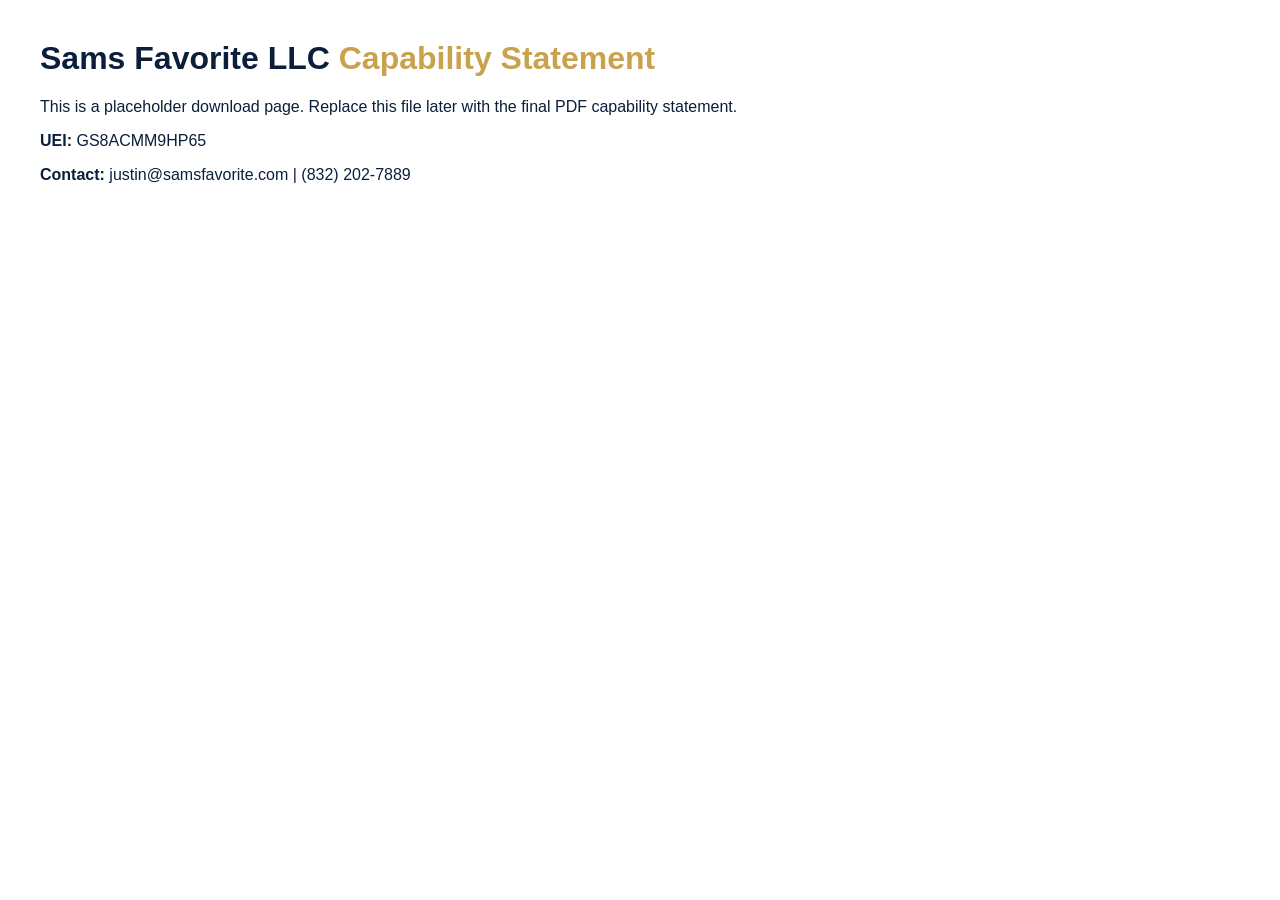
==== index.html @ db066e9e "Add files via upload" ====
<!doctype html><html><head><meta charset="utf-8"><title>Sams Favorite LLC Capability Statement</title><style>body{font-family:Arial,sans-serif;margin:40px;color:#0B1F3A}h1{color:#0B1F3A}.gold{color:#C8A24D}</style></head><body><h1>Sams Favorite LLC <span class="gold">Capability Statement</span></h1><p>This is a placeholder download page. Replace this file later with the final PDF capability statement.</p><p><strong>UEI:</strong> GS8ACMM9HP65</p><p><strong>Contact:</strong> justin@samsfavorite.com | (832) 202-7889</p></body></html>
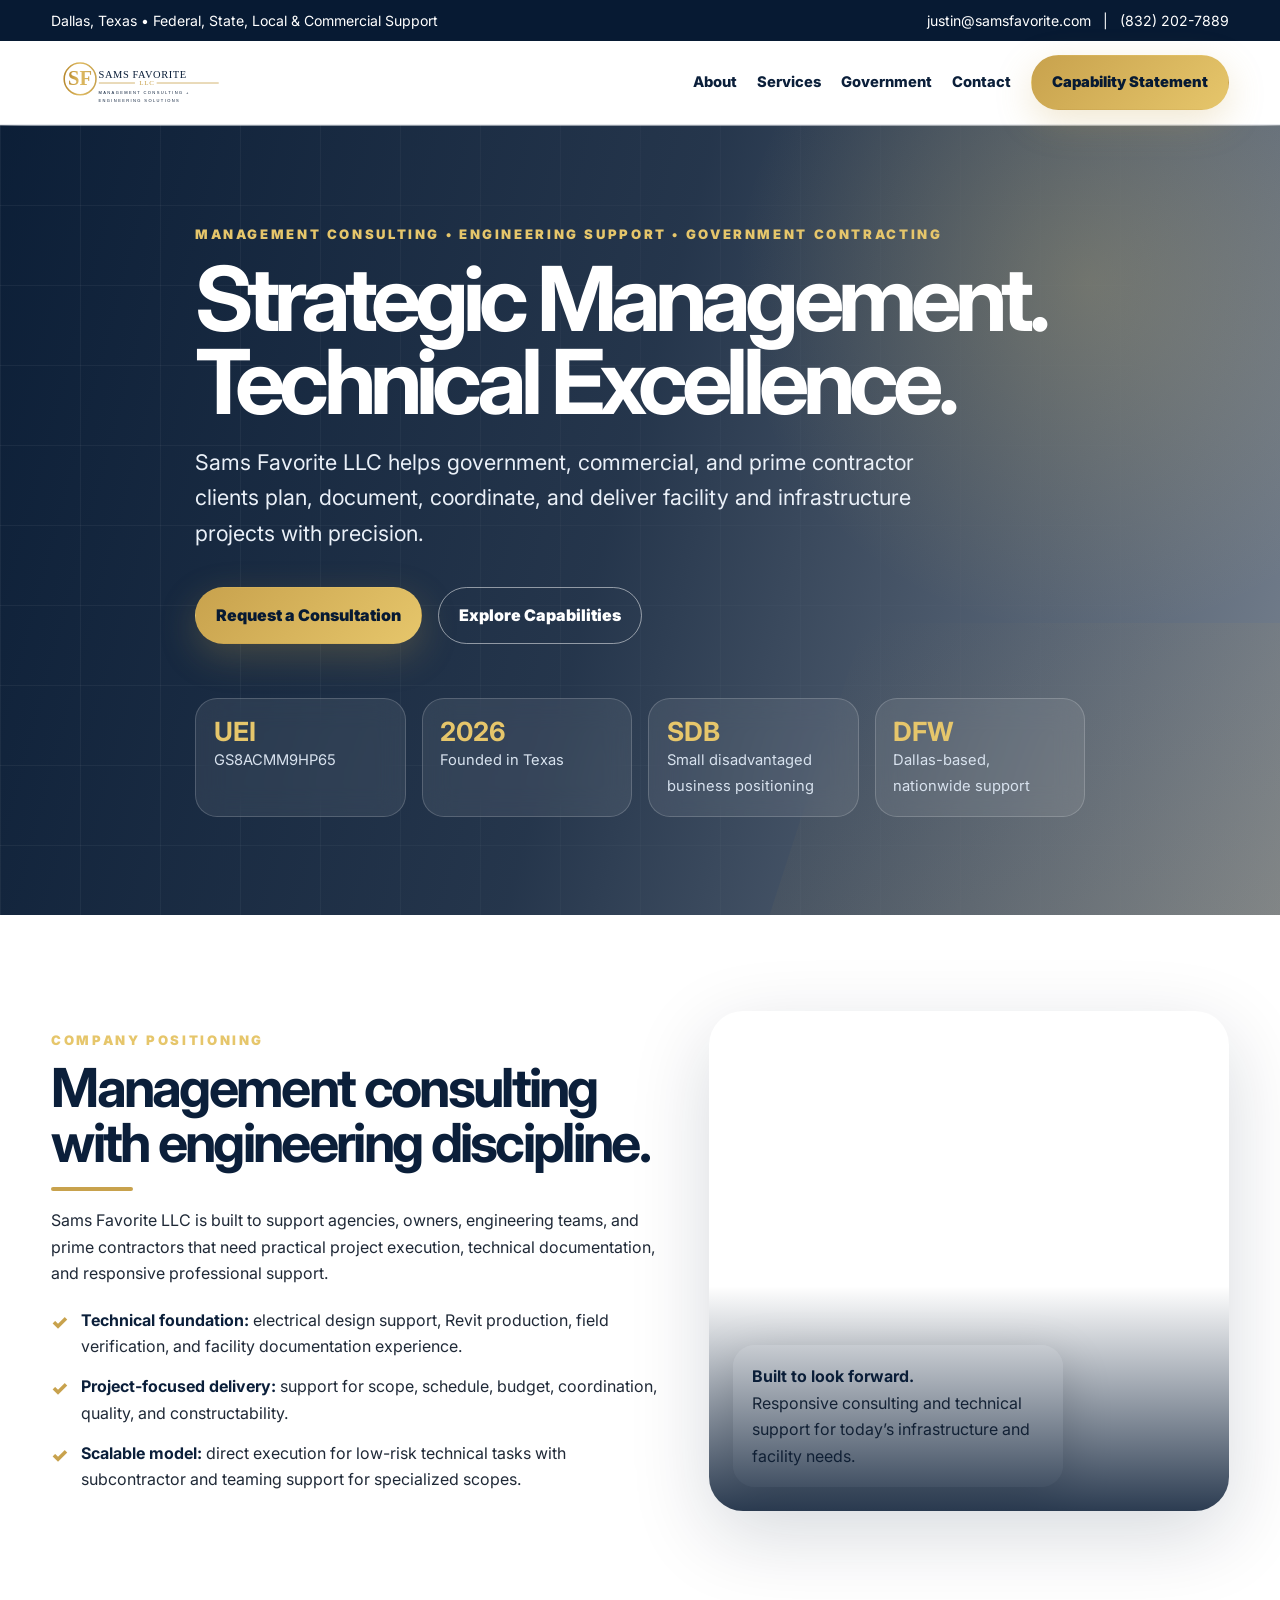
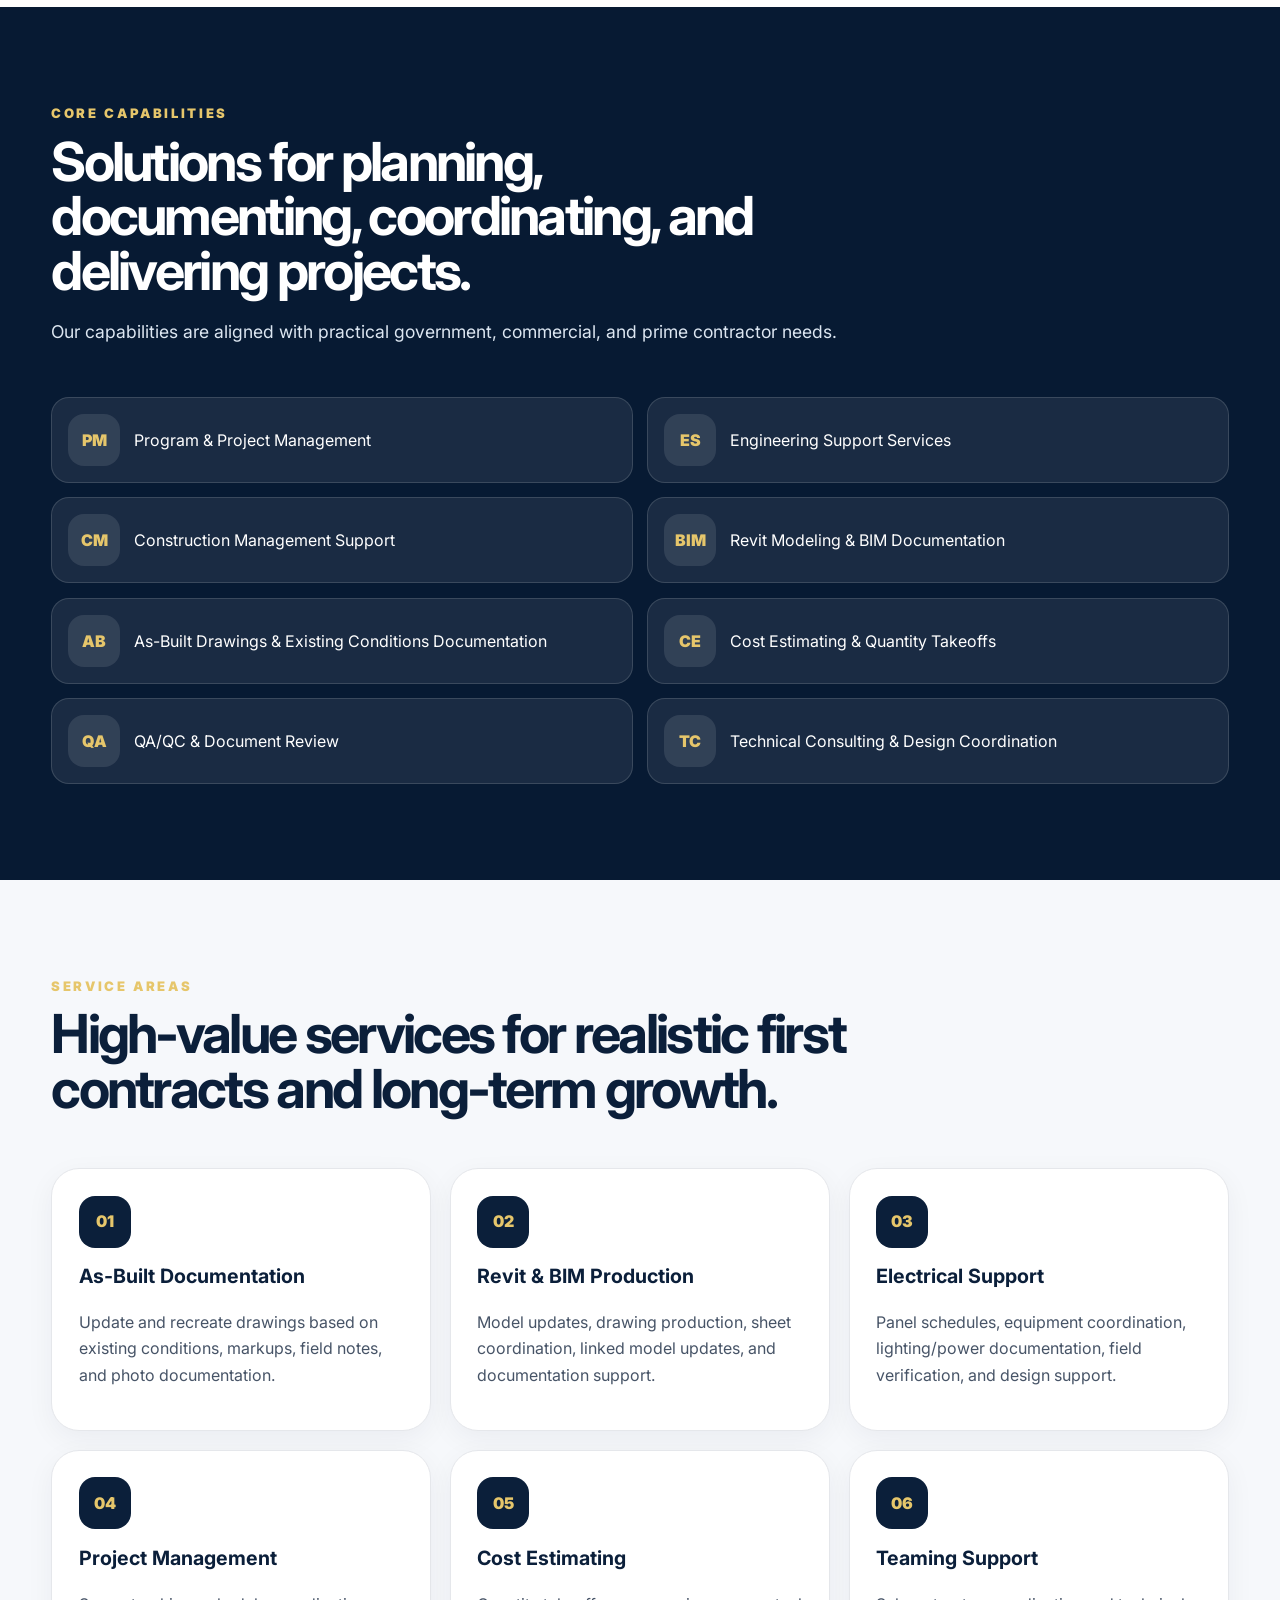
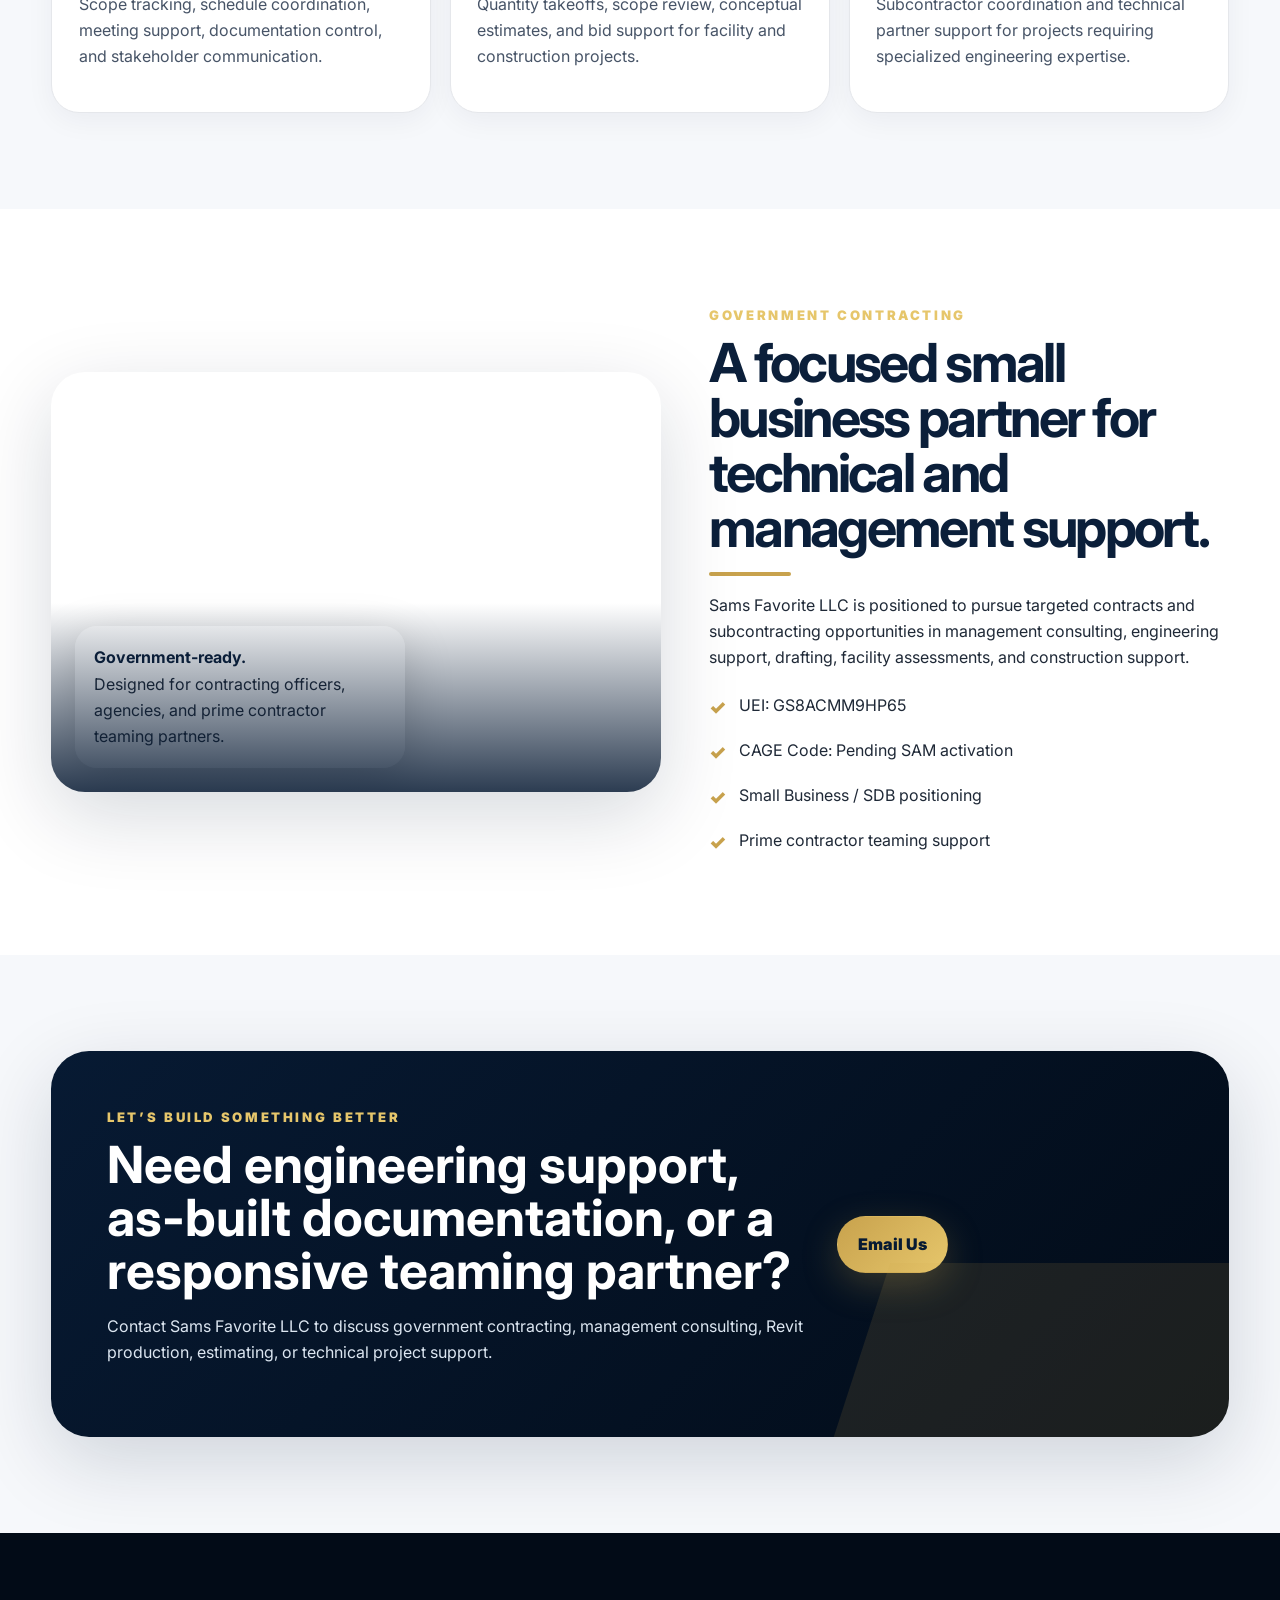
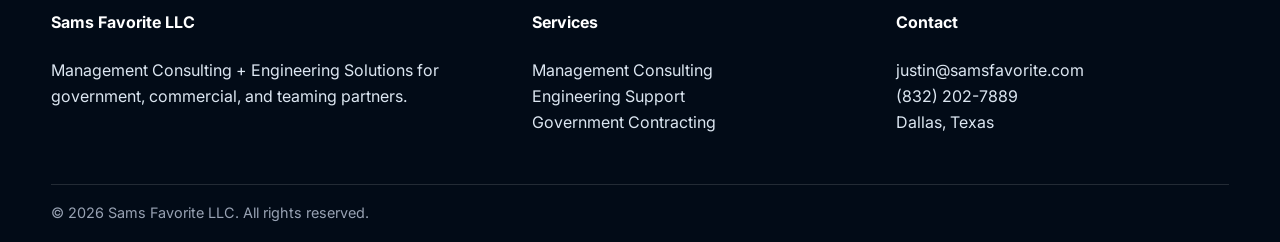
==== commit 6e0d2ecd: "Add files via upload" ====
--- a/index.html
+++ b/index.html
@@ -1 +1 @@
-<!doctype html><html><head><meta charset="utf-8"><title>Sams Favorite LLC Capability Statement</title><style>body{font-family:Arial,sans-serif;margin:40px;color:#0B1F3A}h1{color:#0B1F3A}.gold{color:#C8A24D}</style></head><body><h1>Sams Favorite LLC <span class="gold">Capability Statement</span></h1><p>This is a placeholder download page. Replace this file later with the final PDF capability statement.</p><p><strong>UEI:</strong> GS8ACMM9HP65</p><p><strong>Contact:</strong> justin@samsfavorite.com | (832) 202-7889</p></body></html>+<!doctype html><html lang="en"><head><meta charset="utf-8"><meta name="viewport" content="width=device-width, initial-scale=1"><meta name="theme-color" content="#071A33"><link rel="preconnect" href="https://fonts.googleapis.com"><link rel="preconnect" href="https://fonts.gstatic.com" crossorigin><link href="https://fonts.googleapis.com/css2?family=Inter:wght@400;600;700;800;900&display=swap" rel="stylesheet"><link rel="stylesheet" href="assets/css/style.css"><title>Sams Favorite LLC | Management Consulting + Engineering Solutions</title><meta name="description" content="Sams Favorite LLC provides management consulting, engineering support, project delivery, as-built documentation, Revit modeling, construction support, and government contracting services."></head><body><div class="topbar"><div class="container"><span>Dallas, Texas • Federal, State, Local & Commercial Support</span><span><a href="mailto:justin@samsfavorite.com">justin@samsfavorite.com</a> &nbsp; | &nbsp; <a href="tel:+18322027889">(832) 202-7889</a></span></div></div><nav class="nav"><div class="container navin"><a href="index.html" class="logo"><img src="assets/img/logo.svg" alt="Sams Favorite LLC"></a><button class="menu" aria-label="Toggle menu">☰</button><div class="links"><a href="about.html">About</a><a href="services.html">Services</a><a href="government.html">Government</a><a href="contact.html">Contact</a><a class="btn gold" href="downloads/capability-statement.html" target="_blank">Capability Statement</a></div></div></nav><header class="hero"><div class="container hero-content"><div class="kicker">Management Consulting • Engineering Support • Government Contracting</div><h1>Strategic Management. Technical Excellence.</h1><p>Sams Favorite LLC helps government, commercial, and prime contractor clients plan, document, coordinate, and deliver facility and infrastructure projects with precision.</p><div class="hero-actions"><a class="btn gold" href="contact.html">Request a Consultation</a><a class="btn ghost" href="services.html">Explore Capabilities</a></div><div class="trustbar"><div class="trust"><b>UEI</b><span>GS8ACMM9HP65</span></div><div class="trust"><b>2026</b><span>Founded in Texas</span></div><div class="trust"><b>SDB</b><span>Small disadvantaged business positioning</span></div><div class="trust"><b>DFW</b><span>Dallas-based, nationwide support</span></div></div></div></header><section class="section"><div class="container split"><div><div class="kicker">Company Positioning</div><h2 class="headline">Management consulting with engineering discipline.</h2><div class="goldline"></div><p>Sams Favorite LLC is built to support agencies, owners, engineering teams, and prime contractors that need practical project execution, technical documentation, and responsive professional support.</p><div class="checks"><div class="check"><span>✓</span><div><b>Technical foundation:</b> electrical design support, Revit production, field verification, and facility documentation experience.</div></div><div class="check"><span>✓</span><div><b>Project-focused delivery:</b> support for scope, schedule, budget, coordination, quality, and constructability.</div></div><div class="check"><span>✓</span><div><b>Scalable model:</b> direct execution for low-risk technical tasks with subcontractor and teaming support for specialized scopes.</div></div></div></div><div class="visual"><div class="badge-panel"><b>Built to look forward.</b><br>Responsive consulting and technical support for today’s infrastructure and facility needs.</div></div></div></section><section class="section navy"><div class="container"><div class="title"><div class="kicker">Core Capabilities</div><h2>Solutions for planning, documenting, coordinating, and delivering projects.</h2><p>Our capabilities are aligned with practical government, commercial, and prime contractor needs.</p></div><div class="comps"><div class="comp"><div class="icon">PM</div>Program & Project Management</div><div class="comp"><div class="icon">ES</div>Engineering Support Services</div><div class="comp"><div class="icon">CM</div>Construction Management Support</div><div class="comp"><div class="icon">BIM</div>Revit Modeling & BIM Documentation</div><div class="comp"><div class="icon">AB</div>As-Built Drawings & Existing Conditions Documentation</div><div class="comp"><div class="icon">CE</div>Cost Estimating & Quantity Takeoffs</div><div class="comp"><div class="icon">QA</div>QA/QC & Document Review</div><div class="comp"><div class="icon">TC</div>Technical Consulting & Design Coordination</div></div></div></section><section class="section light"><div class="container"><div class="title"><div class="kicker">Service Areas</div><h2>High-value services for realistic first contracts and long-term growth.</h2></div><div class="grid3"><div class="card"><div class="icon">01</div><h3>As-Built Documentation</h3><p>Update and recreate drawings based on existing conditions, markups, field notes, and photo documentation.</p></div><div class="card"><div class="icon">02</div><h3>Revit & BIM Production</h3><p>Model updates, drawing production, sheet coordination, linked model updates, and documentation support.</p></div><div class="card"><div class="icon">03</div><h3>Electrical Support</h3><p>Panel schedules, equipment coordination, lighting/power documentation, field verification, and design support.</p></div><div class="card"><div class="icon">04</div><h3>Project Management</h3><p>Scope tracking, schedule coordination, meeting support, documentation control, and stakeholder communication.</p></div><div class="card"><div class="icon">05</div><h3>Cost Estimating</h3><p>Quantity takeoffs, scope review, conceptual estimates, and bid support for facility and construction projects.</p></div><div class="card"><div class="icon">06</div><h3>Teaming Support</h3><p>Subcontractor coordination and technical partner support for projects requiring specialized engineering expertise.</p></div></div></div></section><section class="section"><div class="container split"><div class="visual small"><div class="badge-panel"><b>Government-ready.</b><br>Designed for contracting officers, agencies, and prime contractor teaming partners.</div></div><div><div class="kicker">Government Contracting</div><h2 class="headline">A focused small business partner for technical and management support.</h2><div class="goldline"></div><p>Sams Favorite LLC is positioned to pursue targeted contracts and subcontracting opportunities in management consulting, engineering support, drafting, facility assessments, and construction support.</p><div class="checks"><div class="check"><span>✓</span><div>UEI: GS8ACMM9HP65</div></div><div class="check"><span>✓</span><div>CAGE Code: Pending SAM activation</div></div><div class="check"><span>✓</span><div>Small Business / SDB positioning</div></div><div class="check"><span>✓</span><div>Prime contractor teaming support</div></div></div></div></div></section><section class="section light"><div class="container"><div class="cta"><div><div class="kicker">Let’s Build Something Better</div><h2>Need engineering support, as-built documentation, or a responsive teaming partner?</h2><p>Contact Sams Favorite LLC to discuss government contracting, management consulting, Revit production, estimating, or technical project support.</p></div><div><a class="btn gold" href="mailto:justin@samsfavorite.com">Email Us</a></div></div></div></section><footer class="footer"><div class="container footgrid"><div><h4>Sams Favorite LLC</h4><p>Management Consulting + Engineering Solutions for government, commercial, and teaming partners.</p></div><div><h4>Services</h4><p><a href="services.html">Management Consulting</a><br><a href="services.html#engineering">Engineering Support</a><br><a href="government.html">Government Contracting</a></p></div><div><h4>Contact</h4><p><a href="mailto:justin@samsfavorite.com">justin@samsfavorite.com</a><br><a href="tel:+18322027889">(832) 202-7889</a><br>Dallas, Texas</p></div></div><div class="container bottom">© 2026 Sams Favorite LLC. All rights reserved.</div></footer><script src="assets/js/main.js"></script></body></html>
--- a/assets/css/style.css
+++ b/assets/css/style.css
@@ -0,0 +1 @@
+:root{--navy:#071A33;--navy2:#0B1F3A;--gold:#C8A24D;--gold2:#E6C66B;--paper:#F6F8FB;--ink:#1F2937;--muted:#667085;--line:#E5E7EB;--shadow:0 24px 80px rgba(7,26,51,.16);--radius:28px}*{box-sizing:border-box}html{scroll-behavior:smooth}body{margin:0;font-family:Inter,Arial,sans-serif;background:white;color:var(--ink);line-height:1.65}a{text-decoration:none;color:inherit}.container{width:min(1200px,92%);margin:auto}.topbar{background:var(--navy);color:white;font-size:.88rem;padding:.55rem 0}.topbar .container{display:flex;justify-content:space-between;gap:1rem;flex-wrap:wrap}.nav{position:sticky;top:0;z-index:40;background:rgba(255,255,255,.94);backdrop-filter:blur(18px);border-bottom:1px solid rgba(229,231,235,.9)}.navin{display:flex;justify-content:space-between;align-items:center;padding:.8rem 0}.logo img{height:58px;display:block}.links{display:flex;align-items:center;gap:1.25rem;font-weight:800;color:var(--navy2);font-size:.92rem}.links a:hover{color:var(--gold)}.menu{display:none;background:none;border:0;font-size:1.8rem;color:var(--navy)}.btn{display:inline-flex;justify-content:center;align-items:center;border-radius:999px;padding:.9rem 1.25rem;font-weight:900;border:1px solid transparent;cursor:pointer}.btn.gold{background:linear-gradient(135deg,var(--gold),var(--gold2));color:var(--navy);box-shadow:0 12px 36px rgba(200,162,77,.25)}.btn.gold:hover{transform:translateY(-2px)}.btn.ghost{border-color:rgba(255,255,255,.5);color:white}.btn.ghost:hover{background:white;color:var(--navy)}.hero{position:relative;min-height:790px;display:flex;align-items:center;color:white;overflow:hidden;background:radial-gradient(circle at 85% 20%,rgba(230,198,107,.22),transparent 28%),linear-gradient(105deg,rgba(7,26,51,.98),rgba(7,26,51,.88) 48%,rgba(7,26,51,.55)),url('https://images.unsplash.com/photo-1503387762-592deb58ef4e?auto=format&fit=crop&w=2200&q=85') center/cover}.hero:before{content:"";position:absolute;inset:0;background-image:linear-gradient(rgba(255,255,255,.05) 1px,transparent 1px),linear-gradient(90deg,rgba(255,255,255,.05) 1px,transparent 1px);background-size:80px 80px;mask-image:linear-gradient(90deg,#000,transparent)}.hero:after{content:"";position:absolute;right:-16%;bottom:-28%;width:55%;height:65%;background:linear-gradient(135deg,transparent,var(--gold));opacity:.20;transform:skewX(-18deg)}.hero-content{position:relative;z-index:2;max-width:890px}.kicker{letter-spacing:.2em;text-transform:uppercase;color:var(--gold2);font-weight:900;font-size:.82rem}.hero h1{font-size:clamp(3rem,7vw,7rem);letter-spacing:-.065em;line-height:.92;margin:.8rem 0 1rem}.hero p{font-size:clamp(1.07rem,2vw,1.35rem);max-width:760px;color:#EAF0F8}.hero-actions{display:flex;gap:1rem;flex-wrap:wrap;margin:2.2rem 0}.trustbar{display:grid;grid-template-columns:repeat(4,1fr);gap:1rem;margin-top:3.4rem;max-width:940px}.trust{border:1px solid rgba(255,255,255,.18);background:rgba(255,255,255,.08);border-radius:22px;padding:1.1rem;backdrop-filter:blur(14px)}.trust b{display:block;color:var(--gold2);font-size:1.65rem;line-height:1.1}.trust span{color:#D8E2EE;font-size:.92rem}.section{padding:6rem 0}.light{background:var(--paper)}.navy{background:var(--navy);color:white;position:relative;overflow:hidden}.title{max-width:800px;margin-bottom:3.2rem}.title h2,.headline{font-size:clamp(2.1rem,4.2vw,3.7rem);line-height:1.02;letter-spacing:-.05em;color:var(--navy2);margin:.6rem 0 1rem}.navy .title h2{color:white}.title p{font-size:1.1rem;color:var(--muted)}.navy .title p{color:#DCE6F1}.goldline{width:82px;height:4px;background:var(--gold);border-radius:99px;margin:1rem 0}.split{display:grid;grid-template-columns:1.08fr .92fr;gap:3rem;align-items:center}.visual{min-height:500px;border-radius:34px;box-shadow:var(--shadow);overflow:hidden;position:relative;background:url('https://images.unsplash.com/photo-1497366811353-6870744d04b2?auto=format&fit=crop&w=1600&q=85') center/cover}.visual.small{min-height:420px;background-image:url('https://images.unsplash.com/photo-1518005020951-eccb494ad742?auto=format&fit=crop&w=1600&q=85')}.visual:after{content:"";position:absolute;inset:auto 0 0 0;height:45%;background:linear-gradient(transparent,rgba(7,26,51,.85))}.badge-panel{position:absolute;left:24px;bottom:24px;background:rgba(255,255,255,.92);border-radius:22px;padding:1.15rem;max-width:330px;box-shadow:0 15px 50px rgba(0,0,0,.2)}.badge-panel b{color:var(--navy2)}.grid3{display:grid;grid-template-columns:repeat(3,1fr);gap:1.15rem}.grid2{display:grid;grid-template-columns:repeat(2,1fr);gap:1.3rem}.card{background:white;border:1px solid var(--line);border-radius:var(--radius);padding:1.65rem;box-shadow:0 8px 28px rgba(7,26,51,.05);transition:.22s}.card:hover{transform:translateY(-5px);box-shadow:var(--shadow)}.card h3{color:var(--navy2);font-size:1.23rem;margin:.8rem 0 .4rem}.card p{color:#475467}.icon{width:52px;height:52px;border-radius:16px;background:var(--navy2);color:var(--gold2);display:flex;align-items:center;justify-content:center;font-weight:900}.checks{display:grid;gap:.85rem;margin-top:1.3rem}.check{display:flex;gap:.8rem}.check span{color:var(--gold);font-weight:900;font-size:1.2rem}.check b{color:var(--navy2)}.comps{display:grid;grid-template-columns:repeat(2,1fr);gap:.9rem}.comp{display:flex;align-items:center;gap:.85rem;padding:1rem;border-radius:18px;background:rgba(255,255,255,.08);border:1px solid rgba(255,255,255,.14)}.comp .icon{background:rgba(255,255,255,.1)}.codes{display:grid;grid-template-columns:1fr 1fr;gap:1.25rem}.codebox{background:white;border:1px solid var(--line);border-radius:var(--radius);padding:1.6rem}.codebox h3{color:var(--navy2);margin-top:0}.codebox li{margin:.55rem 0}.cta{background:linear-gradient(135deg,var(--navy),#020B17);color:white;border-radius:38px;padding:3.5rem;box-shadow:var(--shadow);display:grid;grid-template-columns:1.35fr .65fr;gap:2rem;align-items:center;position:relative;overflow:hidden}.cta:after{content:"";position:absolute;right:-12%;bottom:-35%;width:45%;height:80%;background:var(--gold);opacity:.12;transform:skewX(-18deg)}.cta h2{font-size:clamp(2.1rem,4vw,3.5rem);line-height:1.03;margin:.6rem 0 1rem}.cta p{color:#DCE6F1}.contact-card{background:white;border:1px solid var(--line);border-radius:var(--radius);padding:1.7rem}.contact-card a{color:var(--navy2);font-weight:900}input,textarea{width:100%;padding:1rem;border:1px solid var(--line);border-radius:16px;font:inherit;margin:.45rem 0 1rem}textarea{min-height:145px}.footer{background:#020B17;color:#DCE6F1;padding:3.4rem 0 1.1rem}.footgrid{display:grid;grid-template-columns:1.35fr 1fr 1fr;gap:2rem}.footer h4{color:white}.footer a:hover{color:var(--gold)}.bottom{border-top:1px solid rgba(255,255,255,.13);margin-top:2rem;padding-top:1rem;color:#98A2B3;font-size:.9rem}.pagehero{padding:6rem 0;background:linear-gradient(105deg,rgba(7,26,51,.98),rgba(7,26,51,.76)),url('https://images.unsplash.com/photo-1454165804606-c3d57bc86b40?auto=format&fit=crop&w=2200&q=85') center/cover;color:white}.pagehero h1{font-size:clamp(2.7rem,5vw,5.4rem);letter-spacing:-.055em;line-height:1;margin:.7rem 0}@media(max-width:920px){.menu{display:block}.links{display:none;position:absolute;left:0;right:0;top:78px;background:white;flex-direction:column;align-items:flex-start;padding:1.5rem;border-bottom:1px solid var(--line)}.links.open{display:flex}.trustbar,.split,.grid3,.grid2,.codes,.cta,.footgrid,.comps{grid-template-columns:1fr}.logo img{height:48px}.hero{min-height:720px}.section{padding:4.5rem 0}}
